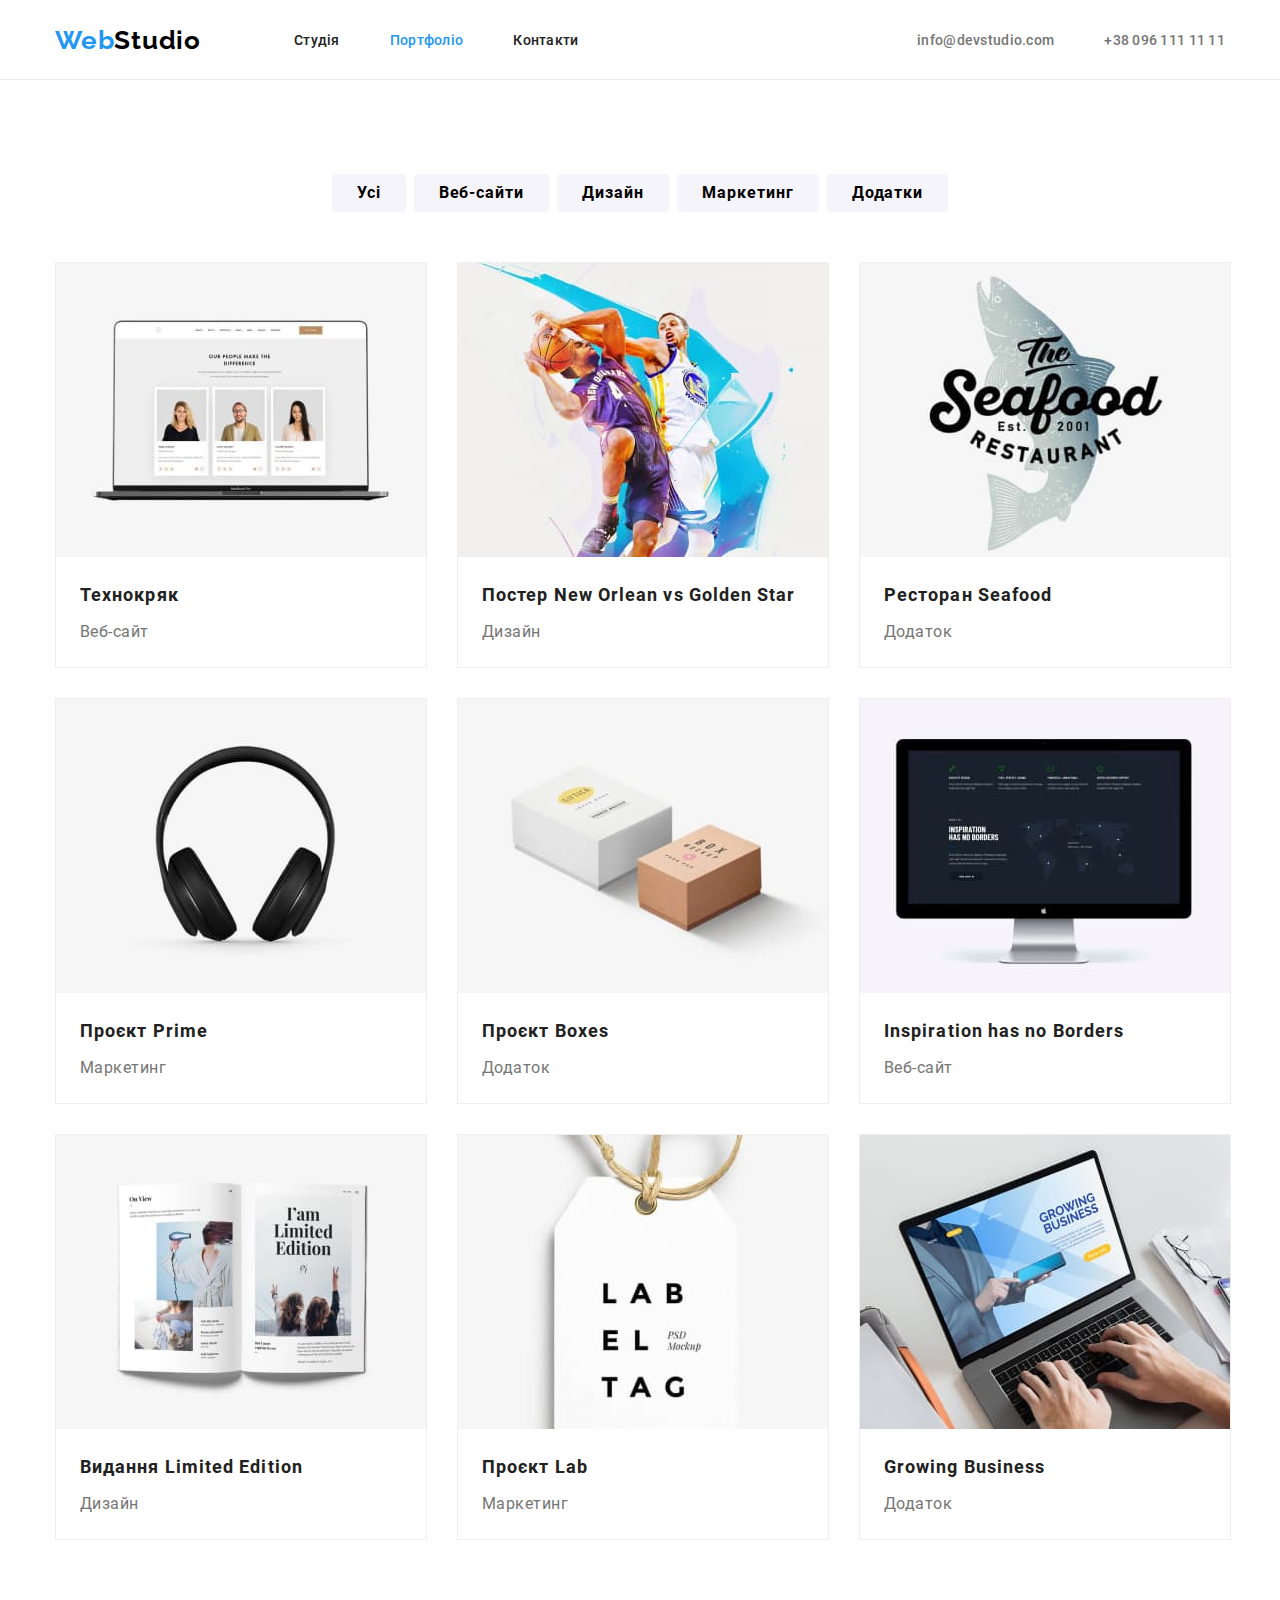
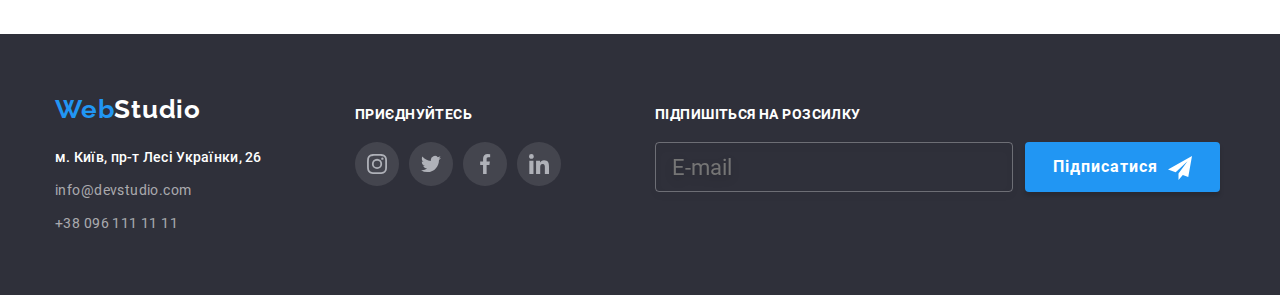
==== portfolio.html @ 805932f1 "Виправлення помилок валідації" ====
<!DOCTYPE html>
<html lang="uk">

<head>
  <meta charset="UTF-8" />
  <meta http-equiv="X-UA-Compatible" content="IE=edge" />
  <meta name="viewport" content="width=device-width, initial-scale=1.0" />
  <title>Інтернет-агенція &laquo;WebStudio&raquo;</title>
  <link rel="icon" href="favicon.ico" />
  <link rel="stylesheet" href="styles/normalize.css" />
  <link rel="stylesheet" href="styles/style.css" />
  <link rel="stylesheet" href="styles/svg.css" />
</head>

<body>

  <!-- ЗАГОЛОВОК -->
  <header class="container header bottom-border">
    <a class="logotype" href="index.html"><span class="highlight-logo">Web</span>Studio</a>

    <nav class="page-navigation">
      <ul class="navigation-list header-list">
        <li class="navigation-item">
          <a class="navigation-link" href="index.html">Студія</a>
        </li>
        <li class="navigation-item">
          <a class="navigation-link this-page" title="Поточна сторінка">Портфоліо</a>
        </li>
        <li class="navigation-item">
          <a class="navigation-link" href="#">Контакти</a>
        </li>
      </ul>
    </nav>

    <ul class="navigation-list header-list">
      <li class="navigation-item">
        <a class="navigation-link navigation-contacts" href="mailto:info@devstudio.com">info@devstudio.com</a>
      </li>
      <li class="navigation-item">
        <a class="navigation-link navigation-contacts" href="tel:+380961111111">+38 096 111 11 11</a>
      </li>
    </ul>


  </header>
  <!-- ГОЛОВНА ЧАСТИНА -->
  <main class="border-top portfolio">
    <h1 class="visually-hidden">Портфоліо</h1>
    <!-- Фільтр товарів -->
    <section class="container product-filter">
      <h2 class="visually-hidden">Фільтр товарів</h2>
      <ul class="navigation-list filter-list">
        <li class="filter-item"><button class="button filter-button">Усі</button></li>
        <li class="filter-item"><button class="button filter-button">Веб-сайти</button></li>
        <li class="filter-item"><button class="button filter-button">Дизайн</button></li>
        <li class="filter-item"><button class="button filter-button">Маркетинг</button></li>
        <li class="filter-item"><button class="button filter-button">Додатки</button></li>
      </ul>
    </section>
    <!-- Список карток -->
    <section class="container product-cards">
      <h2 class="visually-hidden">Усі товари</h2>
      <ul class="navigation-list cards-list">
        <li class="cards-item">
          <a href="#" class="cards-link">
            <figure class="relative-box">
              <img class="image-block" width="370" height="294" src="images/img-1.jpg" alt="Відкритий ноутбук.">
              <figcaption class="hover-box">
                <p class="hover-text">Ресурс пропонує комплексні пропозиції з різним рівнем функціоналу та сервісів.</p>
                <p class="hover-text">Ресурс пропонує комплексні пропозиції з різним рівнем функціоналу та сервісів.</p>
              </figcaption>
            </figure>
            <div class="padding-box">
              <h3 class="cards-sub-title">Технокряк</h3>
              <p class="team-text cards-text">Веб-сайт</p>
            </div>
          </a>
        </li>
        <li class="cards-item">
          <a href="#" class="cards-link">
            <figure class="relative-box">
              <img class="image-block" width="370" height="294" src="images/img-2.jpg" alt="Постер з двома граючими баскетболістами.">
              <figcaption class="hover-box">
                <p class="hover-text">Ресурс пропонує комплексні пропозиції з різним рівнем функціоналу та сервісів.</p>
                <p class="hover-text">Ресурс пропонує комплексні пропозиції з різним рівнем функціоналу та сервісів.</p>
              </figcaption>
            </figure>
            <div class="padding-box">
              <h3 class="cards-sub-title">Постер New Orlean vs Golden Star</h3>
              <p class="team-text cards-text">Дизайн</p>
            </div>
          </a>
        </li>
        <li class="cards-item">
          <a href="#" class="cards-link">
            <figure class="relative-box">
              <img class="image-block" width="370" height="294" src="images/img-3.jpg" alt="Окунь з візерунковим надписом англійською мовою.">
              <figcaption class="hover-box">
                <p class="hover-text">Ресурс пропонує комплексні пропозиції з різним рівнем функціоналу та сервісів.</p>
                <p class="hover-text">Ресурс пропонує комплексні пропозиції з різним рівнем функціоналу та сервісів.</p>
              </figcaption>
            </figure>
            <div class="padding-box">
              <h3 class="cards-sub-title">Ресторан Seafood</h3>
              <p class="team-text cards-text">Додаток</p>
            </div>
          </a>
        </li>
        <li class="cards-item">
          <a href="#" class="cards-link">
            <figure class="relative-box">
              <img class="image-block" width="370" height="294" src="images/img-4.jpg" alt="Чорні великі накладні навушники.">
              <figcaption class="hover-box">
                <p class="hover-text">Ресурс пропонує комплексні пропозиції з різним рівнем функціоналу та сервісів.</p>
                <p class="hover-text">Ресурс пропонує комплексні пропозиції з різним рівнем функціоналу та сервісів.</p>
              </figcaption>
            </figure>
            <div class="padding-box">
              <h3 class="cards-sub-title">Проєкт <span lang="en">Prime</span></h3>
              <p class="team-text cards-text">Маркетинг</p>
            </div>
          </a>
        </li>
        <li class="cards-item">
          <a href="#" class="cards-link">
            <figure class="relative-box">
              <img class="image-block" width="370" height="294" src="images/img-5.jpg" alt="Дві коробки, які лежать поруч. Одна біла, інша світло-корчинева.">
              <figcaption class="hover-box">
                <p class="hover-text">Ресурс пропонує комплексні пропозиції з різним рівнем функціоналу та сервісів.</p>
                <p class="hover-text">Ресурс пропонує комплексні пропозиції з різним рівнем функціоналу та сервісів.</p>
              </figcaption>
            </figure>
            <div class="padding-box">
              <h3 class="cards-sub-title">Проєкт <span lang="en">Boxes</span></h3>
              <p class="team-text cards-text">Додаток</p>
            </div>
          </a>
        </li>
        <li class="cards-item">
          <a href="#" class="cards-link">
            <figure class="relative-box">
              <img class="image-block" width="370" height="294" src="images/img-6.jpg" alt="Широкоформатний монітор.">
              <figcaption class="hover-box">
                <p class="hover-text">Ресурс пропонує комплексні пропозиції з різним рівнем функціоналу та сервісів.</p>
                <p class="hover-text">Ресурс пропонує комплексні пропозиції з різним рівнем функціоналу та сервісів.</p>
              </figcaption>
            </figure>
            <div class="padding-box">
              <h3 class="cards-sub-title"><span lang="en">Inspiration has no Borders</span></h3>
              <p class="team-text cards-text">Веб-сайт</p>
            </div>
          </a>
        </li>
        <li class="cards-item">
          <a href="#" class="cards-link">
            <figure class="relative-box">
              <img class="image-block" width="370" height="294" src="images/img-7.jpg" alt="Розгорнуті ілюстровані сторінки журналу про моду.">
              <figcaption class="hover-box">
                <p class="hover-text">Ресурс пропонує комплексні пропозиції з різним рівнем функціоналу та сервісів.</p>
                <p class="hover-text">Ресурс пропонує комплексні пропозиції з різним рівнем функціоналу та сервісів.</p>
              </figcaption>
            </figure>
            <div class="padding-box">
              <h3 class="cards-sub-title">Видання <span lang="en">Limited Edition</span></h3>
              <p class="team-text cards-text">Дизайн</p>
            </div>
          </a>
        </li>
        <li class="cards-item">
          <a href="#" class="cards-link">
            <figure class="relative-box">
              <img class="image-block" width="370" height="294" src="images/img-8.jpg" alt="Біла бірка з мотузкою та чорним надписом англійською мовою.">
              <figcaption class="hover-box">
                <p class="hover-text">Ресурс пропонує комплексні пропозиції з різним рівнем функціоналу та сервісів.</p>
                <p class="hover-text">Ресурс пропонує комплексні пропозиції з різним рівнем функціоналу та сервісів.</p>
              </figcaption>
            </figure>
            <div class="padding-box">
              <h3 class="cards-sub-title">Проєкт <span lang="en">Lab</span></h3>
              <p class="team-text cards-text">Маркетинг</p>
            </div>
          </a>
        </li>
        <li class="cards-item">
          <a href="#" class="cards-link">
            <figure class="relative-box">
              <img class="image-block" width="370" height="294" src="images/img-9.jpg" alt="Розкритий нетбук за яким хтось працює.">
              <figcaption class="hover-box">
                <p class="hover-text">Ресурс пропонує комплексні пропозиції з різним рівнем функціоналу та сервісів.</p>
                <p class="hover-text">Ресурс пропонує комплексні пропозиції з різним рівнем функціоналу та сервісів.</p>
              </figcaption>
            </figure>
            <div class="padding-box">
              <h3 class="cards-sub-title"><span lang="en">Growing Business</span></h3>
              <p class="team-text cards-text">Додаток</p>
            </div>
          </a>
        </li>
        </li>
      </ul>
    </section>

  </main>

  <!-- ФУТЕР -->
  <div class="dark-wrapper">
    <footer class="container footer">
      <section class="address-area">
        <h3 class="section-sub-title visually-hidden">Звертайтеся</h3>
        <a class="logotype" href="#"><span class="highlight-logo">Web</span>Studio</a>
        <address class="address">
          <ul class="navigation-list">
            <li class="navigation-item">
              <a class="navigation-link" href="https://goo.gl/maps/JBjCmAGv6qrL9rGS9" target="_blank">м. Київ, пр-т Лесі Українки, 26</a>
            </li>
            <li class="navigation-item">
              <a class="footer-contacts" href="mailto:info@devstudio.com">info@devstudio.com</a>
            </li>
            <li class="navigation-item">
              <a class="footer-contacts" href="tel:+380961111111">+38 096 111 11 11</a>
            </li>
          </ul>
        </address>
      </section>
      <section class="social-area">
        <h3 class="section-sub-title">Приєднуйтесь</h3>
        <ul class="navigation-list social-list">
          <li class="navigation-item">
            <a class="navigation-link instagram-ico" href="#"><span class="visually-hidden">Інстаграм</span></a>
          </li>
          <li class="navigation-item">
            <a class="navigation-link twitter-ico" href="#"><span class="visually-hidden">Твіттер</span></a>
          </li>
          <li class="navigation-item">
            <a class="navigation-link facebook-ico" href="#"><span class="visually-hidden">Фейсбук</span></a>
          </li>
          <li class="navigation-item">
            <a class="navigation-link linkedin-ico" href="#"><span class="visually-hidden" lang="en">Linkedin</span></a>
          </li>
        </ul>
      </section>
      <section class="maillist-area">
        <h3 class="section-sub-title">Підпишіться на розсилку</h3>
        <form class="maillist" name="maillist">
          <label for="email" class="visually-hidden">Електронная адреса</label>
          <input class="input" id="email" type="email" name="email" placeholder="E-mail" />
          <button class="button" type="submit">
            Підписатися<span class="telegram-ico"></span>
          </button>
        </form>
      </section>
    </footer>
  </div>

</body>

</html>
---- styles/style.css ----
@font-face {
  font-family: "Roboto";
  font-weight: 400;
  font-style: normal;
  font-display: swap;
  src: url("../fonts/roboto-400.woff2") format("woff2"),
    url("../fonts/roboto-400.woff") format("woff"),
    url("../fonts/roboto-400.ttf") format("truetype");
}

@font-face {
  font-family: "Roboto";
  font-weight: 500;
  font-style: normal;
  font-display: swap;
  src: url("../fonts/roboto-500.woff2") format("woff2"),
    url("../fonts/roboto-500.woff") format("woff"),
    url("../fonts/roboto-500.ttf") format("truetype");
}

@font-face {
  font-family: "Roboto";
  font-weight: 700;
  font-style: normal;
  font-display: swap;
  src: url("../fonts/roboto-700.woff2") format("woff2"),
    url("../fonts/roboto-700.woff") format("woff"),
    url("../fonts/roboto-700.ttf") format("truetype");
}

@font-face {
  font-family: "Roboto";
  font-weight: 900;
  font-style: normal;
  font-display: swap;
  src: url("../fonts/roboto-900.woff2") format("woff2"),
    url("../fonts/roboto-900.woff") format("woff"),
    url("../fonts/roboto-900.ttf") format("truetype");
}

@font-face {
  font-family: "Raleway";
  font-weight: 700;
  font-style: normal;
  font-display: swap;
  src: url("../fonts/raleway-700.woff2") format("woff2"),
    url("../fonts/raleway-700.woff") format("woff"),
    url("../fonts/raleway-700.ttf") format("truetype");
}

.visually-hidden {
  position: absolute;
  overflow: hidden;
  clip: rect(0 0 0 0);
  margin: -1px;
  padding: 0;
  width: 1px;
  height: 1px;
  border: 0;
  white-space: nowrap;
  clip-path: inset(100%);
}

body {
  min-width: 1170px;
  font-family: "Roboto", sans-serif;
  font-style: normal;
  font-weight: 400;
  color: #212121;
  box-sizing: border-box;
}

.button {
  display: inline-block;
  box-sizing: border-box;
  height: 50px;
  border-width: 0;
  border-radius: 4px;
  box-shadow: 0px 4px 4px rgba(0, 0, 0, 0.15);
  background-color: #2196f3;
  color: #ffffff;
  font-weight: 700;
  font-size: 16px;
  line-height: 30px;
  letter-spacing: 0.06em;
}

.button:hover,
.button:focus-visible {
  cursor: pointer;
  background-color: #188ce8;
}

.button:focus-visible,
.filter-button:focus-visible {
  outline: 1px solid rgba(255, 255, 255, 0.6);
  outline-offset: 0.3em;
}

.filter-button:hover,
.filter-button:focus-visible {
  color: #ffffff;
  background-color: #2196f3;
  box-shadow: 0px 3px 1px rgba(0, 0, 0, 0.1), 0px 1px 2px rgba(0, 0, 0, 0.08),
    0px 2px 2px rgba(0, 0, 0, 0.12);
}

.input {
  box-sizing: border-box;
  width: 358px;
  height: 50px;
  padding: 10px 16px;
  background-color: transparent;
  border: 1px solid rgba(255, 255, 255, 0.3);
  filter: drop-shadow(0px 4px 4px rgba(0, 0, 0, 0.15));
  border-radius: 4px;
  font-size: 22px;
}

.input:hover,
.input:focus,
.input:active {
  outline: none;
  border-color: #2196f3;
}

/* Зовнішні wrapper-оболочки для секцій. Створені щоб можно було задавати макетні фони, або прибирати їх на будь якій інформаційній секіції. В секціях з фоном присутні padding-top padding-bottm. */

.dark-wrapper {
  padding: 60px 0;
  color: #ffffff;
  background-color: #2f303a;
}

.dark-wrapper .navigation-link {
  color: #ffffff;
}

.dark-wrapper .input {
  caret-color: rgba(255, 255, 255, 0.6);
  color: rgba(255, 255, 255, 0.6);
}

.light-wrapper {
  padding: 94px 0;
  background-color: #ffffff;
}

.grey-wrapper {
  padding: 94px 0;
  background-color: #f5f4fa;
}

/* Якщо wrapper-оболонки з однаковим кольором фону йдуть одна за одною, обнуляємо один з padding-ів. Інакше padding-и додаються й виходит велика візуальна відстань між секціями з однаковим фоновим кольором */

.grey-wrapper + .grey-wrapper {
  padding-top: 0;
}

.light-wrapper + .light-wrapper {
  padding-top: 0;
}

/* Внутрішній контейнер для семантичної секціі, який задає ширину для інформаційного контенту й центрує його */

.container {
  width: 1170px;
  margin: 0 auto;
}

.navigation-list {
  list-style-type: none;
  margin: 0;
  padding: 0;
}

.navigation-link {
  font-weight: 500;
  font-size: 14px;
  line-height: 16px;
  letter-spacing: 0.02em;
  color: #212121;
  text-decoration: none;
}

.section-title {
  margin: 0;
  padding: 0;
  margin-bottom: 50px;
  font-weight: 700;
  font-size: 36px;
  line-height: 42px;
  letter-spacing: 0.03em;
  text-align: center;
}

.section-sub-title {
  margin: 0;
  padding: 0;
  margin-bottom: 10px;
  font-weight: 700;
  font-size: 14px;
  line-height: 16px;
  letter-spacing: 0.03em;
  text-transform: uppercase;
}

/** .main {} */

/* Стилізація :hover :focus станів */

.navigation-link:hover,
.navigation-link:focus,
.footer-contacts:hover,
.footer-contacts:focus {
  color: #2196f3;
  outline: none;
}

.logotype:focus-visible {
  outline: 1px solid #2196f3;
  outline-offset: 0.3em;
  border-radius: 0.03em;
}

.navigation-link.clients-link:hover,
.navigation-link.clients-link:focus {
  border-color: #2196f3;
}

.navigation-link.clients-link:hover .svg-link,
.navigation-link.clients-link:focus .svg-link {
  cursor: pointer;
  fill: #2196f3;
}

/* ЗАГОЛОВОК */

.logotype {
  display: inline-block;
  font-family: "Raleway", sans-serif;
  font-size: 26px;
  line-height: 31px;
  font-weight: 700;
  color: #000000;
  text-decoration: none;
  letter-spacing: 0.03em;
}

.header .logotype {
  margin: auto 0;
}

.logotype .highlight-logo {
  color: #2196f3;
}

.header {
  position: relative;
  display: flex;
  min-height: 80px;
}

/* Підкреслюю [header] наданням секії [main] border-top. ХЗ наскілки це норм рішення? Хеадер знизу не підкреслюю оскільки він стилізован не на всю ширину [body]а лінію за макетом треба на всю ширину сторінки */

.border-top {
  border-top: 1px solid #ececec;
  margin-top: -1px;
}

.page-navigation {
  display: flex;
  margin-left: 93px;
}

.header-list {
  display: flex;
  flex-wrap: wrap;
  align-items: center;
}

.navigation-list.header-list:last-of-type {
  margin-left: auto;
}

.header-list .navigation-item + .navigation-item {
  margin-left: 50px;
}

.navigation-contacts {
  color: #757575;
}

.this-page {
  cursor: default;
  color: #2196f3;
}

/* ОСНОВНА ЧАСТИНА */

/* Банер для замовлення послуги */
.promo-image {
  background-image: url("../images/promo.jpg");
  background-repeat: no-repeat;
  background-size: cover;
  background-position: center;
}

.order {
  min-height: 480px;
  display: flex;
  flex-direction: column;
  align-items: center;
  justify-content: center;
}

.main-title {
  margin: 0;
  padding: 0;
  margin-bottom: 30px;
  color: #ffffff;
  font-size: 44px;
  line-height: 60px;
  letter-spacing: 0.06em;
  text-transform: uppercase;
  text-align: center;
}

.order .button {
  min-width: 216px;
  padding: 1px 32px;
}

/* Переваги */

/** .advantages {} */

.advantages-list {
  display: grid;
  grid-template-columns: repeat(4, 1fr);
  column-gap: 30px;
}

.advantages-icon {
  display: block;
  width: 100%;
  height: 120px;
  border-radius: 4px;
  margin-bottom: 55px;
  background: #f5f4fa;
  background-repeat: no-repeat;
  background-size: auto;
  background-position: center;
}

.navigation-item:nth-of-type(1) .advantages-icon {
  background-image: url("../images/antenna.svg");
}

.navigation-item:nth-of-type(2) .advantages-icon {
  background-image: url("../images/clock.svg ");
}

.navigation-item:nth-of-type(3) .advantages-icon {
  background-image: url("../images/diagram.svg");
}

.navigation-item:nth-of-type(4) .advantages-icon {
  background-image: url("../images/astronaut.svg");
}

.advantages-text {
  margin: 0;
  padding: 0;
  font-weight: 400;
  font-size: 14px;
  line-height: 24px;
  letter-spacing: 0.03em;
  color: #757575;
}

/* Чим ми займаємося */

/** .occupation {} */

.occupation-list {
  display: grid;
  grid-template-columns: repeat(3, 1fr);
  column-gap: 30px;
}

.relative-box {
  margin: 0;
  padding: 0;
  box-sizing: border-box;
  position: relative;
}

.occupation-sub-title {
  position: absolute;
  /* Встановив box-sizing: border-box; бо коли задав бокові паддінги в заголовку то плашка поїхала за межі нижньої ілюстрації */
  box-sizing: border-box;
  bottom: 0;
  left: 0;
  display: block;
  width: 100%;
  margin: 0;
  padding: 27px 1em;
  color: #ffffff;
  background: rgba(47, 48, 58, 0.8);
  text-align: center;
}

/* Додав цей клас оскільки img штука інлайнова то має знизу якийсь відступ. Після перетворення у блочну модель цей зайвий відступ знизу зникає.   */
/*todo щось ім'я мені не подобається  */

.image-block {
  display: block;
}

/* Наша команда */

/** .team {} */

.team-list {
  display: grid;
  grid-template-columns: repeat(4, 1fr);
  column-gap: 30px;
}

.team-list > .navigation-item {
  display: flex;
  flex-direction: column;
  padding-bottom: 30px;
  background-color: #ffffff;
  box-shadow: 0px 1px 3px rgba(0, 0, 0, 0.12), 0px 1px 1px rgba(0, 0, 0, 0.14),
    0px 2px 1px rgba(0, 0, 0, 0.2);
  border-radius: 0px 0px 4px 4px;
}

.team-image {
  display: block;
  margin-bottom: 30px;
}

.team-sub-title,
.team-text {
  margin: 0;
  font-size: 16px;
  line-height: 19px;
  letter-spacing: 0.03em;
  text-align: center;
}

.team-sub-title {
  font-weight: 500;
  margin-bottom: 10px;
}

.team-inner-box {
  margin: auto 0;
  padding: 0 32px;
}

.team-text {
  font-weight: 400;
  color: #757575;
}

/* Команда - картки - соціальні мережі */

.social-list {
  display: flex;
  justify-content: space-between;
  margin-top: 16px;
}

/* Закостилив паддінги від країв картки, окількі виніс кнопки соцмереж за обгортку team-inner-box, щоб ці кнопки позиціюнувались знизу при різнії кількості інфи в картках */

.team-list .social-list {
  padding: 0 32px;
}

.social-list .navigation-link {
  display: block;
  width: 44px;
  height: 44px;
  border-radius: 50%;
  background-color: transparent;
  background-position: center;
  background-repeat: no-repeat;
  background-size: auto;
}

.footer .social-list .navigation-link {
  background-color: rgba(255, 255, 255, 0.1);
}

.social-list .navigation-link:hover,
.social-list .navigation-link:focus {
  background-color: #2196f3;
}

/* Постійні клієнти */

.clients-list {
  display: grid;
  grid-template-columns: repeat(6, 1fr);
  column-gap: 30px;
}

.clients-list .svg-link {
  width: 106px;
  height: 60px;
  fill: #afb1b8;
}

.clients-link {
  display: flex;
  justify-content: center;
  align-items: center;
  width: 100%;
  height: 92px;
  border: 1px solid #afb1b8;
  border-radius: 4px;
}

/* ПОРТФОЛІО */
.portfolio {
  padding: 94px 0;
}

.product-filter {
  padding-bottom: 50px;
}

.filter-list {
  display: flex;
  justify-content: center;
  column-gap: 8px;
}

.cards-list {
  display: grid;
  grid-template-columns: repeat(3, 1fr);
  grid-template-rows: repeat(3, 1fr);
  gap: 30px;
}

.cards-item {
  display: flex;
  flex-direction: column;
  width: 370px;
  height: 404px;
  border: 1px solid #eeeeee;
}

.cards-link {
  display: flex;
  flex-direction: column;
  justify-content: space-between;
  text-decoration: none;
  flex-grow: 1;
}

.padding-box {
  padding: 0 24px;
  margin: auto 0;
  overflow: hidden;
}

.filter-button {
  height: 38px;
  padding: 0 25px;
  color: initial;
  box-shadow: initial;
  background-color: #f5f4fa;
  line-height: 26px;
}

/*! Костильні правила. */
/* Заплутався в стилізації схожих елементів. Виходить що почав переназначати схожі стилі, криво схрежувати й з найменуваннями вже почалась чехарда! */

.cards-sub-title {
  margin: 0;
  padding: 0;
  margin-bottom: 4px;
  color: #212121;
  font-size: 18px;
  letter-spacing: 0.06em;
  line-height: 200%;
}

.cards-text {
  line-height: 188%;
  text-align: left;
}

.hover-box {
  position: absolute;
  box-sizing: border-box;
  display: flex;
  flex-direction: column;
  justify-content: center;
  padding: 0 24px;
  top: 0;
  left: 0;
  width: 100%;
  height: 100%;
  background-color: #2196f3;
  opacity: 0.9;
  z-index: -1;
}

.hover-text {
  color: #ffffff;
  font-size: 18px;
  line-height: 156%;
  margin: 0;
}

.hover-text + .hover-text {
  margin-top: 0.7em;
}

.cards-link:hover .hover-box,
.cards-link:focus-visible .hover-box {
  z-index: 2;
}

.cards-link:focus-visible {
  outline: none;
}

/* ФУТЕР */

.footer {
  display: grid;
  grid-template-columns: repeat(4, 1fr);
  column-gap: 30px;
}

.footer .logotype {
  color: inherit;
  margin-bottom: 20px;
}

.footer .address .navigation-item + .navigation-item {
  margin-top: 9px;
}

.footer .address {
  font-style: normal;
  font-weight: 400;
  font-size: 14px;
  line-height: 24px;
  letter-spacing: 0.03em;
}

.footer-contacts {
  text-decoration: none;
  color: rgba(255, 255, 255, 0.6);
}

.footer .section-sub-title {
  /* Оці  margin-top: 12px; є костиль! Взагалі потрібно усі сусідні заголовки в футері посадити на базову лінію. А оскількі лівий логотип більше, то трохи все й поїхало. За замовчуванням й з огляду на розмітку все рівняється поверху Іншого варіанту не додумав - втомився, тому поки що так. Якщо розміри заголовків зміняться знову тре буде міняти */
  margin-top: 12px;
  margin-bottom: 20px;
}

.footer .social-list {
  justify-content: flex-start;
  column-gap: 10px;
}

.address-area {
  grid-column: 1 / 2;
}

.social-area {
  grid-column: 2 / 3;
}

.maillist-area {
  grid-column: span 2;
}

.maillist {
  display: flex;
  column-gap: 12px;
}

.maillist .button {
  padding: 1px 28px;
}

.button .telegram-ico {
  display: inline-block;
  width: 24px;
  height: 24px;
  margin-left: 10px;
  vertical-align: middle;
  background-image: url("../images/telegram-ico.svg");
  background-repeat: no-repeat;
  background-position: center;
}
---- styles/svg.css ----
/* Виніс в окремий css векторні зображення в SVG форматі та їх псевдо-стани */
/* Тому що поки не можу якось іншим чином змінювати колір при зміні стану */

.instagram-ico {
background-image: url("data:image/svg+xml,%3Csvg width='20' height='20' fill='none' xmlns='http://www.w3.org/2000/svg'%3E%3Cg clip-path='url(%23a)' fill='%23AFB1B8'%3E%3Cpath d='M19.98 5.88c-.046-1.063-.218-1.793-.464-2.426a4.88 4.88 0 0 0-1.157-1.774 4.922 4.922 0 0 0-1.77-1.153C15.952.281 15.226.11 14.163.063 13.093.012 12.753 0 10.037 0 7.322 0 6.982.012 5.915.059 4.853.105 4.122.277 3.49.523A4.88 4.88 0 0 0 1.715 1.68 4.924 4.924 0 0 0 .563 3.45C.316 4.087.145 4.813.098 5.876c-.051 1.07-.063 1.41-.063 4.126 0 2.715.012 3.055.059 4.122.047 1.063.219 1.793.465 2.426a4.932 4.932 0 0 0 1.156 1.774c.5.508 1.106.902 1.77 1.152.637.247 1.364.419 2.426.465 1.067.047 1.407.059 4.122.059 2.716 0 3.056-.012 4.122-.059 1.063-.046 1.793-.218 2.426-.464a5.116 5.116 0 0 0 2.927-2.927c.246-.637.418-1.364.465-2.426.047-1.067.058-1.407.058-4.122s-.004-3.055-.05-4.122zm-1.8 8.166c-.044.977-.208 1.504-.344 1.856a3.318 3.318 0 0 1-1.9 1.898c-.35.137-.882.301-1.855.344-1.055.047-1.371.059-4.04.059-2.668 0-2.989-.012-4.04-.059-.977-.043-1.504-.207-1.856-.344a3.077 3.077 0 0 1-1.148-.746 3.11 3.11 0 0 1-.747-1.148c-.136-.352-.3-.883-.343-1.856-.047-1.055-.059-1.372-.059-4.04 0-2.669.012-2.99.059-4.04.043-.977.207-1.504.343-1.856A3.04 3.04 0 0 1 3 2.965a3.105 3.105 0 0 1 1.15-.746c.35-.137.882-.3 1.855-.344 1.055-.046 1.372-.058 4.04-.058 2.672 0 2.989.012 4.04.058.977.043 1.504.207 1.856.344.433.16.828.414 1.148.746.332.325.586.715.747 1.15.136.35.3.882.343 1.855.047 1.055.059 1.371.059 4.04 0 2.668-.012 2.98-.059 4.036z'/%3E%3Cpath d='M10.037 4.864A5.139 5.139 0 0 0 4.9 10.002a5.139 5.139 0 0 0 10.276 0 5.139 5.139 0 0 0-5.138-5.138zm0 8.47a3.333 3.333 0 1 1 .001-6.666 3.333 3.333 0 0 1 0 6.667zM16.578 4.661a1.2 1.2 0 1 1-2.4 0 1.2 1.2 0 0 1 2.4 0z'/%3E%3C/g%3E%3Cdefs%3E%3CclipPath id='a'%3E%3Cpath fill='%23fff' d='M0 0h20v20H0z'/%3E%3C/clipPath%3E%3C/defs%3E%3C/svg%3E");
}

.instagram-ico:hover,
.instagram-ico:focus {
background-image: url("data:image/svg+xml,%3Csvg width='20' height='20' fill='none' xmlns='http://www.w3.org/2000/svg'%3E%3Cg clip-path='url(%23a)' fill='%23ffffff'%3E%3Cpath d='M19.98 5.88c-.046-1.063-.218-1.793-.464-2.426a4.88 4.88 0 0 0-1.157-1.774 4.922 4.922 0 0 0-1.77-1.153C15.952.281 15.226.11 14.163.063 13.093.012 12.753 0 10.037 0 7.322 0 6.982.012 5.915.059 4.853.105 4.122.277 3.49.523A4.88 4.88 0 0 0 1.715 1.68 4.924 4.924 0 0 0 .563 3.45C.316 4.087.145 4.813.098 5.876c-.051 1.07-.063 1.41-.063 4.126 0 2.715.012 3.055.059 4.122.047 1.063.219 1.793.465 2.426a4.932 4.932 0 0 0 1.156 1.774c.5.508 1.106.902 1.77 1.152.637.247 1.364.419 2.426.465 1.067.047 1.407.059 4.122.059 2.716 0 3.056-.012 4.122-.059 1.063-.046 1.793-.218 2.426-.464a5.116 5.116 0 0 0 2.927-2.927c.246-.637.418-1.364.465-2.426.047-1.067.058-1.407.058-4.122s-.004-3.055-.05-4.122zm-1.8 8.166c-.044.977-.208 1.504-.344 1.856a3.318 3.318 0 0 1-1.9 1.898c-.35.137-.882.301-1.855.344-1.055.047-1.371.059-4.04.059-2.668 0-2.989-.012-4.04-.059-.977-.043-1.504-.207-1.856-.344a3.077 3.077 0 0 1-1.148-.746 3.11 3.11 0 0 1-.747-1.148c-.136-.352-.3-.883-.343-1.856-.047-1.055-.059-1.372-.059-4.04 0-2.669.012-2.99.059-4.04.043-.977.207-1.504.343-1.856A3.04 3.04 0 0 1 3 2.965a3.105 3.105 0 0 1 1.15-.746c.35-.137.882-.3 1.855-.344 1.055-.046 1.372-.058 4.04-.058 2.672 0 2.989.012 4.04.058.977.043 1.504.207 1.856.344.433.16.828.414 1.148.746.332.325.586.715.747 1.15.136.35.3.882.343 1.855.047 1.055.059 1.371.059 4.04 0 2.668-.012 2.98-.059 4.036z'/%3E%3Cpath d='M10.037 4.864A5.139 5.139 0 0 0 4.9 10.002a5.139 5.139 0 0 0 10.276 0 5.139 5.139 0 0 0-5.138-5.138zm0 8.47a3.333 3.333 0 1 1 .001-6.666 3.333 3.333 0 0 1 0 6.667zM16.578 4.661a1.2 1.2 0 1 1-2.4 0 1.2 1.2 0 0 1 2.4 0z'/%3E%3C/g%3E%3Cdefs%3E%3CclipPath id='a'%3E%3Cpath fill='%23fff' d='M0 0h20v20H0z'/%3E%3C/clipPath%3E%3C/defs%3E%3C/svg%3E");
}

.twitter-ico {
background-image: url("data:image/svg+xml,%3Csvg width='20' height='20' fill='none' xmlns='http://www.w3.org/2000/svg'%3E%3Cg clip-path='url(%23a)'%3E%3Cpath d='M20 3.799a8.549 8.549 0 0 1-2.363.647 4.077 4.077 0 0 0 1.804-2.266 8.192 8.192 0 0 1-2.6.992A4.099 4.099 0 0 0 9.75 5.976c0 .325.027.638.095.935-3.409-.166-6.425-1.8-8.451-4.288A4.128 4.128 0 0 0 .83 4.694c0 1.42.732 2.679 1.821 3.407A4.05 4.05 0 0 1 .8 7.597v.045a4.119 4.119 0 0 0 3.285 4.03 4.09 4.09 0 0 1-1.075.134c-.262 0-.527-.015-.776-.07.531 1.624 2.038 2.818 3.831 2.856a8.238 8.238 0 0 1-5.084 1.75A7.67 7.67 0 0 1 0 16.284a11.543 11.543 0 0 0 6.29 1.84c7.545 0 11.67-6.25 11.67-11.668 0-.18-.006-.356-.015-.53A8.179 8.179 0 0 0 20 3.8z' fill='%23AFB1B8'/%3E%3C/g%3E%3Cdefs%3E%3CclipPath id='a'%3E%3Cpath fill='%23fff' d='M0 0h20v20H0z'/%3E%3C/clipPath%3E%3C/defs%3E%3C/svg%3E");
}

.twitter-ico:hover,
.twitter-ico:focus { background-image: url("data:image/svg+xml,%3Csvg width='20' height='20' fill='none' xmlns='http://www.w3.org/2000/svg'%3E%3Cg clip-path='url(%23a)'%3E%3Cpath d='M20 3.799a8.549 8.549 0 0 1-2.363.647 4.077 4.077 0 0 0 1.804-2.266 8.192 8.192 0 0 1-2.6.992A4.099 4.099 0 0 0 9.75 5.976c0 .325.027.638.095.935-3.409-.166-6.425-1.8-8.451-4.288A4.128 4.128 0 0 0 .83 4.694c0 1.42.732 2.679 1.821 3.407A4.05 4.05 0 0 1 .8 7.597v.045a4.119 4.119 0 0 0 3.285 4.03 4.09 4.09 0 0 1-1.075.134c-.262 0-.527-.015-.776-.07.531 1.624 2.038 2.818 3.831 2.856a8.238 8.238 0 0 1-5.084 1.75A7.67 7.67 0 0 1 0 16.284a11.543 11.543 0 0 0 6.29 1.84c7.545 0 11.67-6.25 11.67-11.668 0-.18-.006-.356-.015-.53A8.179 8.179 0 0 0 20 3.8z' fill='%23ffffff'/%3E%3C/g%3E%3Cdefs%3E%3CclipPath id='a'%3E%3Cpath fill='%23fff' d='M0 0h20v20H0z'/%3E%3C/clipPath%3E%3C/defs%3E%3C/svg%3E");
}

.facebook-ico {
background-image: url("data:image/svg+xml,%3Csvg width='20' height='20' fill='none' xmlns='http://www.w3.org/2000/svg'%3E%3Cg clip-path='url(%23a)'%3E%3Cpath d='M13.33 3.32h1.827V.14a23.576 23.576 0 0 0-2.66-.14C9.864 0 8.06 1.656 8.06 4.7v2.8H5.156v3.555H8.06V20h3.562v-8.944h2.787l.443-3.555h-3.231V5.05c0-1.027.277-1.73 1.709-1.73z' fill='%23AFB1B8'/%3E%3C/g%3E%3Cdefs%3E%3CclipPath id='a'%3E%3Cpath fill='%23fff' d='M0 0h20v20H0z'/%3E%3C/clipPath%3E%3C/defs%3E%3C/svg%3E");
}

.facebook-ico:hover,
.facebook-ico:focus {
background-image: url("data:image/svg+xml,%3Csvg width='20' height='20' fill='none' xmlns='http://www.w3.org/2000/svg'%3E%3Cg clip-path='url(%23a)'%3E%3Cpath d='M13.33 3.32h1.827V.14a23.576 23.576 0 0 0-2.66-.14C9.864 0 8.06 1.656 8.06 4.7v2.8H5.156v3.555H8.06V20h3.562v-8.944h2.787l.443-3.555h-3.231V5.05c0-1.027.277-1.73 1.709-1.73z' fill='%23ffffff'/%3E%3C/g%3E%3Cdefs%3E%3CclipPath id='a'%3E%3Cpath fill='%23fff' d='M0 0h20v20H0z'/%3E%3C/clipPath%3E%3C/defs%3E%3C/svg%3E");
}

.linkedin-ico {
background-image: url("data:image/svg+xml,%3Csvg width='20' height='20' fill='none' xmlns='http://www.w3.org/2000/svg'%3E%3Cg clip-path='url(%23a)' fill='%23AFB1B8'%3E%3Cpath d='M19.995 20H20v-7.336c0-3.588-.772-6.352-4.967-6.352-2.017 0-3.37 1.106-3.923 2.156h-.058V6.647H7.074v13.352h4.142v-6.611c0-1.741.33-3.425 2.486-3.425 2.124 0 2.156 1.987 2.156 3.536V20h4.137zM.33 6.647h4.147V20H.33V6.647zM2.402 0A2.402 2.402 0 0 0 0 2.402c0 1.325 1.076 2.424 2.402 2.424 1.325 0 2.401-1.098 2.401-2.424A2.403 2.403 0 0 0 2.402 0z'/%3E%3C/g%3E%3Cdefs%3E%3CclipPath id='a'%3E%3Cpath fill='%23fff' d='M0 0h20v20H0z'/%3E%3C/clipPath%3E%3C/defs%3E%3C/svg%3E");
}

.linkedin-ico:hover,
.linkedin-ico:focus {
background-image: url("data:image/svg+xml,%3Csvg width='20' height='20' fill='none' xmlns='http://www.w3.org/2000/svg'%3E%3Cg clip-path='url(%23a)' fill='%23ffffff'%3E%3Cpath d='M19.995 20H20v-7.336c0-3.588-.772-6.352-4.967-6.352-2.017 0-3.37 1.106-3.923 2.156h-.058V6.647H7.074v13.352h4.142v-6.611c0-1.741.33-3.425 2.486-3.425 2.124 0 2.156 1.987 2.156 3.536V20h4.137zM.33 6.647h4.147V20H.33V6.647zM2.402 0A2.402 2.402 0 0 0 0 2.402c0 1.325 1.076 2.424 2.402 2.424 1.325 0 2.401-1.098 2.401-2.424A2.403 2.403 0 0 0 2.402 0z'/%3E%3C/g%3E%3Cdefs%3E%3CclipPath id='a'%3E%3Cpath fill='%23fff' d='M0 0h20v20H0z'/%3E%3C/clipPath%3E%3C/defs%3E%3C/svg%3E");
}
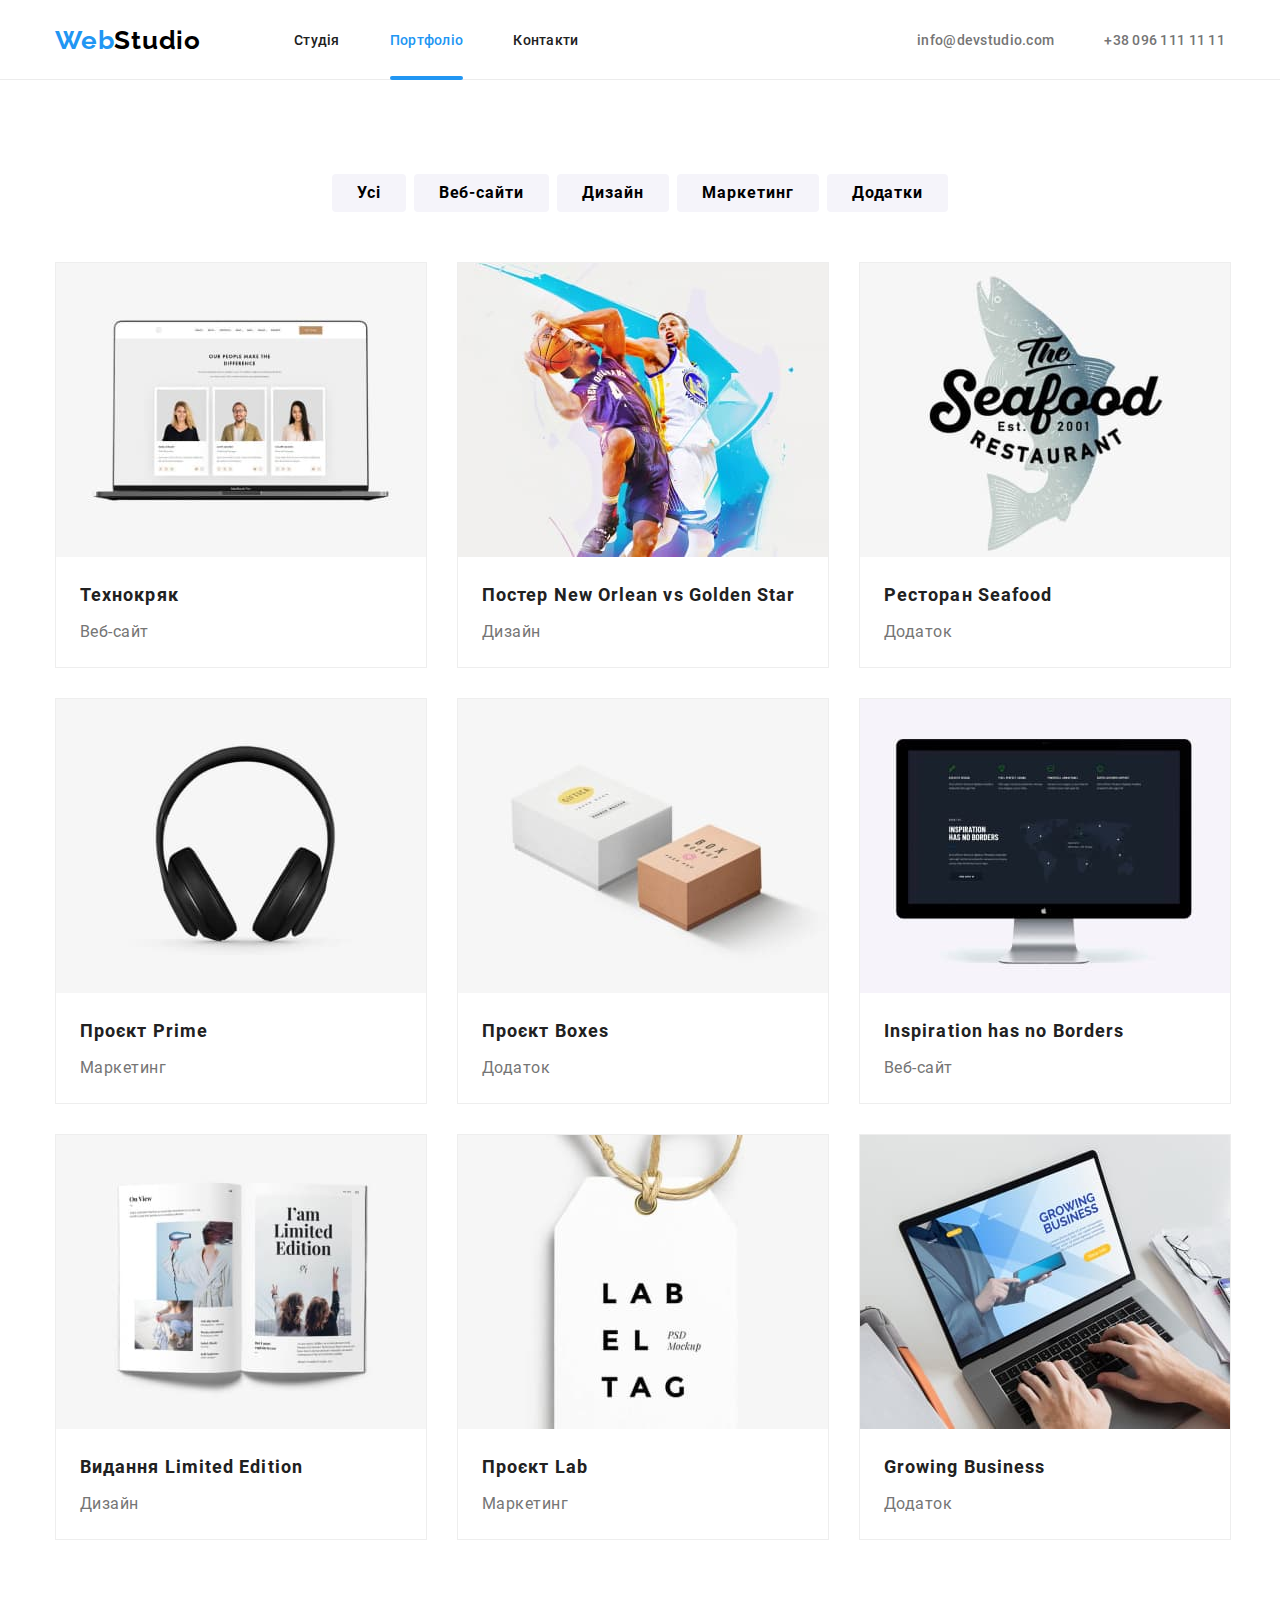
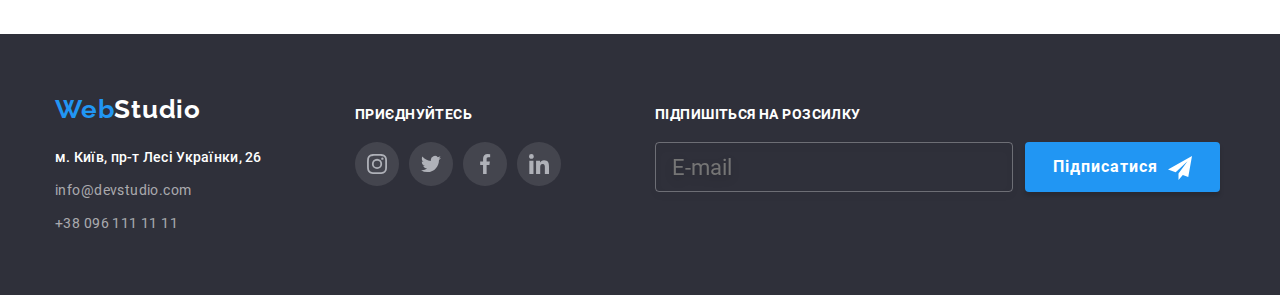
==== commit f395942b: "Змінив посилання" ====
--- a/portfolio.html
+++ b/portfolio.html
@@ -27,7 +27,7 @@
           <a class="navigation-link this-page" title="Поточна сторінка">Портфоліо</a>
         </li>
         <li class="navigation-item">
-          <a class="navigation-link" href="#">Контакти</a>
+          <a class="navigation-link" href="">Контакти</a>
         </li>
       </ul>
     </nav>
@@ -195,7 +195,6 @@
               <p class="team-text cards-text">Додаток</p>
             </div>
           </a>
-        </li>
         </li>
       </ul>
     </section>
--- a/styles/style.css
+++ b/styles/style.css
@@ -209,6 +209,7 @@
 
 /* Стилізація :hover :focus станів */
 
+
 .navigation-link:hover,
 .navigation-link:focus,
 .footer-contacts:hover,
@@ -235,6 +236,31 @@
 }
 
 /* ЗАГОЛОВОК */
+
+/* Лінія знизу в меню хедера */
+
+.page-navigation .navigation-link {
+  position: relative;
+}
+
+.page-navigation .navigation-link::after {
+  content: "";
+  display: block;
+  border-bottom: 4px solid #2196f3;
+  border-radius: 2px;
+  width: 0px;
+  position: absolute;
+  bottom: 0;
+  left: 50%;
+}
+
+.page-navigation .navigation-link.this-page::after,
+.page-navigation .navigation-link:hover::after,
+.page-navigation .navigation-link:focus::after {
+  width: 100%;
+  left: 0;
+  top: 44px;
+}
 
 .logotype {
   display: inline-block;
@@ -704,3 +730,4 @@
   background-repeat: no-repeat;
   background-position: center;
 }
+
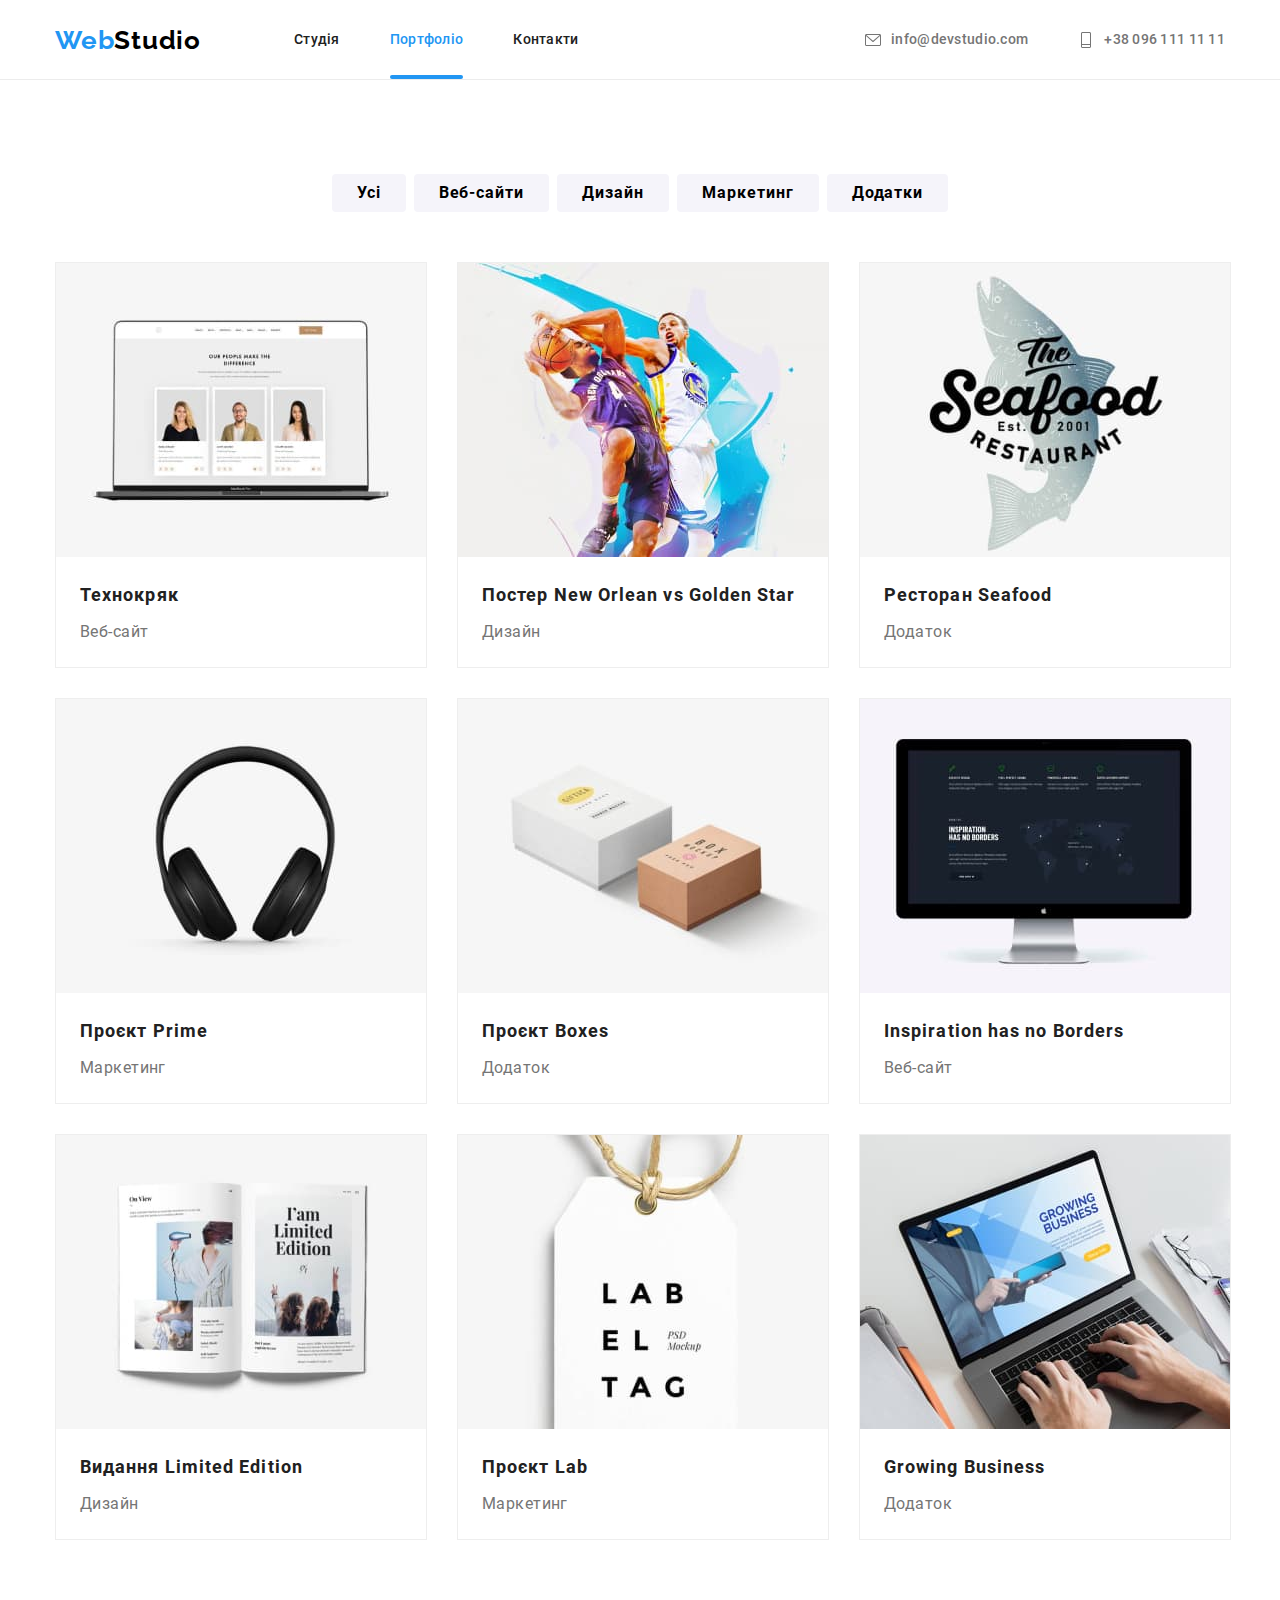
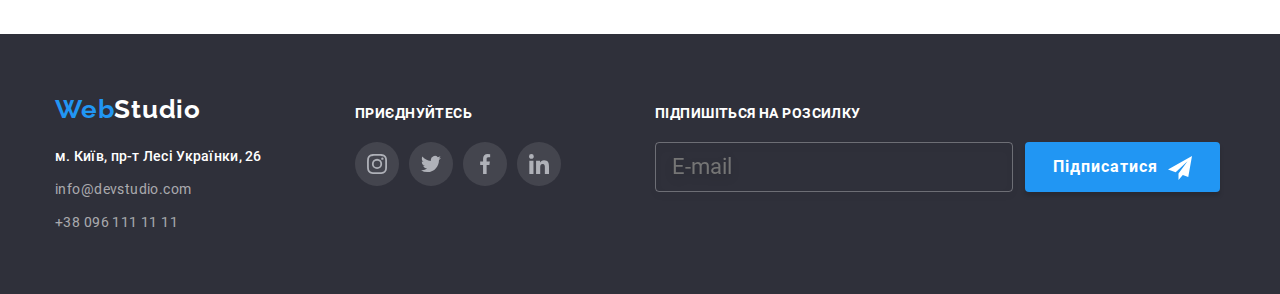
==== commit 817134f4: "Здається закінчив. Відправляю ментору." ====
--- a/portfolio.html
+++ b/portfolio.html
@@ -8,6 +8,7 @@
   <title>Інтернет-агенція &laquo;WebStudio&raquo;</title>
   <link rel="icon" href="favicon.ico" />
   <link rel="stylesheet" href="styles/normalize.css" />
+  <link rel="stylesheet" href="styles/fonts.css" />
   <link rel="stylesheet" href="styles/style.css" />
   <link rel="stylesheet" href="styles/svg.css" />
 </head>
@@ -17,7 +18,6 @@
   <!-- ЗАГОЛОВОК -->
   <header class="container header bottom-border">
     <a class="logotype" href="index.html"><span class="highlight-logo">Web</span>Studio</a>
-
     <nav class="page-navigation">
       <ul class="navigation-list header-list">
         <li class="navigation-item">
@@ -31,16 +31,15 @@
         </li>
       </ul>
     </nav>
-
     <ul class="navigation-list header-list">
       <li class="navigation-item">
-        <a class="navigation-link navigation-contacts" href="mailto:info@devstudio.com">info@devstudio.com</a>
+        <a class="navigation-link navigation-contacts" href="mailto:info@devstudio.com"><span class="letter-ico"></span>info@devstudio.com</a>
       </li>
       <li class="navigation-item">
-        <a class="navigation-link navigation-contacts" href="tel:+380961111111">+38 096 111 11 11</a>
+        <a class="navigation-link navigation-contacts" href="tel:+380961111111"><span class="phone-ico"></span>+38 096 111 11 11</a>
       </li>
     </ul>
-
+    </ul>
 
   </header>
   <!-- ГОЛОВНА ЧАСТИНА -->
@@ -72,7 +71,7 @@
             </figure>
             <div class="padding-box">
               <h3 class="cards-sub-title">Технокряк</h3>
-              <p class="team-text cards-text">Веб-сайт</p>
+              <p class="cards-text">Веб-сайт</p>
             </div>
           </a>
         </li>
@@ -87,7 +86,7 @@
             </figure>
             <div class="padding-box">
               <h3 class="cards-sub-title">Постер New Orlean vs Golden Star</h3>
-              <p class="team-text cards-text">Дизайн</p>
+              <p class="cards-text">Дизайн</p>
             </div>
           </a>
         </li>
@@ -102,7 +101,7 @@
             </figure>
             <div class="padding-box">
               <h3 class="cards-sub-title">Ресторан Seafood</h3>
-              <p class="team-text cards-text">Додаток</p>
+              <p class="cards-text">Додаток</p>
             </div>
           </a>
         </li>
@@ -117,7 +116,7 @@
             </figure>
             <div class="padding-box">
               <h3 class="cards-sub-title">Проєкт <span lang="en">Prime</span></h3>
-              <p class="team-text cards-text">Маркетинг</p>
+              <p class="cards-text">Маркетинг</p>
             </div>
           </a>
         </li>
@@ -132,7 +131,7 @@
             </figure>
             <div class="padding-box">
               <h3 class="cards-sub-title">Проєкт <span lang="en">Boxes</span></h3>
-              <p class="team-text cards-text">Додаток</p>
+              <p class="cards-text">Додаток</p>
             </div>
           </a>
         </li>
@@ -147,7 +146,7 @@
             </figure>
             <div class="padding-box">
               <h3 class="cards-sub-title"><span lang="en">Inspiration has no Borders</span></h3>
-              <p class="team-text cards-text">Веб-сайт</p>
+              <p class="cards-text">Веб-сайт</p>
             </div>
           </a>
         </li>
@@ -162,7 +161,7 @@
             </figure>
             <div class="padding-box">
               <h3 class="cards-sub-title">Видання <span lang="en">Limited Edition</span></h3>
-              <p class="team-text cards-text">Дизайн</p>
+              <p class="cards-text">Дизайн</p>
             </div>
           </a>
         </li>
@@ -177,7 +176,7 @@
             </figure>
             <div class="padding-box">
               <h3 class="cards-sub-title">Проєкт <span lang="en">Lab</span></h3>
-              <p class="team-text cards-text">Маркетинг</p>
+              <p class="cards-text">Маркетинг</p>
             </div>
           </a>
         </li>
@@ -192,7 +191,7 @@
             </figure>
             <div class="padding-box">
               <h3 class="cards-sub-title"><span lang="en">Growing Business</span></h3>
-              <p class="team-text cards-text">Додаток</p>
+              <p class="cards-text">Додаток</p>
             </div>
           </a>
         </li>
--- a/styles/fonts.css
+++ b/styles/fonts.css
@@ -0,0 +1,49 @@
+@font-face {
+  font-family: "Roboto";
+  font-weight: 400;
+  font-style: normal;
+  font-display: swap;
+  src: url("../fonts/roboto-400.woff2") format("woff2"),
+    url("../fonts/roboto-400.woff") format("woff"),
+    url("../fonts/roboto-400.ttf") format("truetype");
+}
+
+@font-face {
+  font-family: "Roboto";
+  font-weight: 500;
+  font-style: normal;
+  font-display: swap;
+  src: url("../fonts/roboto-500.woff2") format("woff2"),
+    url("../fonts/roboto-500.woff") format("woff"),
+    url("../fonts/roboto-500.ttf") format("truetype");
+}
+
+@font-face {
+  font-family: "Roboto";
+  font-weight: 700;
+  font-style: normal;
+  font-display: swap;
+  src: url("../fonts/roboto-700.woff2") format("woff2"),
+    url("../fonts/roboto-700.woff") format("woff"),
+    url("../fonts/roboto-700.ttf") format("truetype");
+}
+
+@font-face {
+  font-family: "Roboto";
+  font-weight: 900;
+  font-style: normal;
+  font-display: swap;
+  src: url("../fonts/roboto-900.woff2") format("woff2"),
+    url("../fonts/roboto-900.woff") format("woff"),
+    url("../fonts/roboto-900.ttf") format("truetype");
+}
+
+@font-face {
+  font-family: "Raleway";
+  font-weight: 700;
+  font-style: normal;
+  font-display: swap;
+  src: url("../fonts/raleway-700.woff2") format("woff2"),
+    url("../fonts/raleway-700.woff") format("woff"),
+    url("../fonts/raleway-700.ttf") format("truetype");
+}
--- a/styles/style.css
+++ b/styles/style.css
@@ -1,51 +1,21 @@
-@font-face {
-  font-family: "Roboto";
-  font-weight: 400;
-  font-style: normal;
-  font-display: swap;
-  src: url("../fonts/roboto-400.woff2") format("woff2"),
-    url("../fonts/roboto-400.woff") format("woff"),
-    url("../fonts/roboto-400.ttf") format("truetype");
-}
-
-@font-face {
-  font-family: "Roboto";
-  font-weight: 500;
-  font-style: normal;
-  font-display: swap;
-  src: url("../fonts/roboto-500.woff2") format("woff2"),
-    url("../fonts/roboto-500.woff") format("woff"),
-    url("../fonts/roboto-500.ttf") format("truetype");
-}
-
-@font-face {
-  font-family: "Roboto";
-  font-weight: 700;
-  font-style: normal;
-  font-display: swap;
-  src: url("../fonts/roboto-700.woff2") format("woff2"),
-    url("../fonts/roboto-700.woff") format("woff"),
-    url("../fonts/roboto-700.ttf") format("truetype");
-}
-
-@font-face {
-  font-family: "Roboto";
-  font-weight: 900;
-  font-style: normal;
-  font-display: swap;
-  src: url("../fonts/roboto-900.woff2") format("woff2"),
-    url("../fonts/roboto-900.woff") format("woff"),
-    url("../fonts/roboto-900.ttf") format("truetype");
-}
-
-@font-face {
-  font-family: "Raleway";
-  font-weight: 700;
-  font-style: normal;
-  font-display: swap;
-  src: url("../fonts/raleway-700.woff2") format("woff2"),
-    url("../fonts/raleway-700.woff") format("woff"),
-    url("../fonts/raleway-700.ttf") format("truetype");
+:root {
+  /* Кольори проекту */
+
+  --body-font-size: 14px;
+  --main-color: #212121;
+  --secondary-color: #757575;
+  --hover-color: #2196f3;
+  --active-color: #188ce8;
+  --logos-color: #afb1b8;
+  --white-color: #ffffff;
+  --rgba-white-color: 255, 255, 255;
+  --light-background: #f5f4fa;
+  --dark-background: #2f303a;
+  /* Ширина контентної частини сайту */
+  --content-width: 1170px;
+  /* Вертикальні паддінги між секціями на сторінці*/
+  --vertical-padding: 94px;
+  /* var(--param); */
 }
 
 .visually-hidden {
@@ -62,11 +32,12 @@
 }
 
 body {
-  min-width: 1170px;
+  min-width: var(--content-width);
   font-family: "Roboto", sans-serif;
-  font-style: normal;
-  font-weight: 400;
-  color: #212121;
+  font-size: 14px;
+  line-height: 1.14;
+  letter-spacing: 0.03em;
+  color: var(--main-color);
   box-sizing: border-box;
 }
 
@@ -77,32 +48,31 @@
   border-width: 0;
   border-radius: 4px;
   box-shadow: 0px 4px 4px rgba(0, 0, 0, 0.15);
-  background-color: #2196f3;
-  color: #ffffff;
+  background-color: var(--hover-color);
+  color: var(--white-color);
   font-weight: 700;
   font-size: 16px;
-  line-height: 30px;
+  line-height: 1.88;
   letter-spacing: 0.06em;
 }
 
 .button:hover,
 .button:focus-visible {
   cursor: pointer;
-  background-color: #188ce8;
+  background-color: var(--active-color);
 }
 
 .button:focus-visible,
 .filter-button:focus-visible {
-  outline: 1px solid rgba(255, 255, 255, 0.6);
+  outline: 1px solid rgba(var(--rgba-white-color), 0.6);
   outline-offset: 0.3em;
 }
 
 .filter-button:hover,
 .filter-button:focus-visible {
-  color: #ffffff;
-  background-color: #2196f3;
-  box-shadow: 0px 3px 1px rgba(0, 0, 0, 0.1), 0px 1px 2px rgba(0, 0, 0, 0.08),
-    0px 2px 2px rgba(0, 0, 0, 0.12);
+  color: var(--white-color);
+  background-color: var(--hover-color);
+  box-shadow: 0px 3px 1px rgba(0, 0, 0, 0.1), 0px 1px 2px rgba(0, 0, 0, 0.08), 0px 2px 2px rgba(0, 0, 0, 0.12);
 }
 
 .input {
@@ -111,7 +81,7 @@
   height: 50px;
   padding: 10px 16px;
   background-color: transparent;
-  border: 1px solid rgba(255, 255, 255, 0.3);
+  border: 1px solid rgba(var(--rgba-white-color), 0.3);
   filter: drop-shadow(0px 4px 4px rgba(0, 0, 0, 0.15));
   border-radius: 4px;
   font-size: 22px;
@@ -121,39 +91,39 @@
 .input:focus,
 .input:active {
   outline: none;
-  border-color: #2196f3;
+  border-color: var(--hover-color);
 }
 
 /* Зовнішні wrapper-оболочки для секцій. Створені щоб можно було задавати макетні фони, або прибирати їх на будь якій інформаційній секіції. В секціях з фоном присутні padding-top padding-bottm. */
 
 .dark-wrapper {
   padding: 60px 0;
-  color: #ffffff;
-  background-color: #2f303a;
+  color: var(--white-color);
+  background-color: var(--dark-background);
 }
 
 .dark-wrapper .navigation-link {
-  color: #ffffff;
+  color: var(--white-color);
 }
 
 .dark-wrapper .input {
-  caret-color: rgba(255, 255, 255, 0.6);
-  color: rgba(255, 255, 255, 0.6);
+  caret-color: rgba(var(--rgba-white-color), 0.6);
+  color: rgba(var(--rgba-white-color), 0.6);
+}
+
+.white-wrapper {
+  padding: var(--vertical-padding) 0;
+  background-color: var(--white-color);
 }
 
 .light-wrapper {
-  padding: 94px 0;
-  background-color: #ffffff;
-}
-
-.grey-wrapper {
-  padding: 94px 0;
-  background-color: #f5f4fa;
+  padding: var(--vertical-padding) 0;
+  background-color: var(--light-background);
 }
 
 /* Якщо wrapper-оболонки з однаковим кольором фону йдуть одна за одною, обнуляємо один з padding-ів. Інакше padding-и додаються й виходит велика візуальна відстань між секціями з однаковим фоновим кольором */
 
-.grey-wrapper + .grey-wrapper {
+.white-wrapper + .white-wrapper {
   padding-top: 0;
 }
 
@@ -161,10 +131,11 @@
   padding-top: 0;
 }
 
+
 /* Внутрішній контейнер для семантичної секціі, який задає ширину для інформаційного контенту й центрує його */
 
 .container {
-  width: 1170px;
+  width: var(--content-width);
   margin: 0 auto;
 }
 
@@ -176,10 +147,8 @@
 
 .navigation-link {
   font-weight: 500;
-  font-size: 14px;
-  line-height: 16px;
   letter-spacing: 0.02em;
-  color: #212121;
+  color: var(--main-color);
   text-decoration: none;
 }
 
@@ -187,10 +156,8 @@
   margin: 0;
   padding: 0;
   margin-bottom: 50px;
-  font-weight: 700;
   font-size: 36px;
-  line-height: 42px;
-  letter-spacing: 0.03em;
+  line-height: 1.17;
   text-align: center;
 }
 
@@ -198,41 +165,35 @@
   margin: 0;
   padding: 0;
   margin-bottom: 10px;
-  font-weight: 700;
-  font-size: 14px;
-  line-height: 16px;
-  letter-spacing: 0.03em;
+  font-size: var(--body-font-size);
   text-transform: uppercase;
 }
 
-/** .main {} */
-
 /* Стилізація :hover :focus станів */
-
 
 .navigation-link:hover,
 .navigation-link:focus,
 .footer-contacts:hover,
 .footer-contacts:focus {
-  color: #2196f3;
+  color: var(--hover-color);
   outline: none;
 }
 
 .logotype:focus-visible {
-  outline: 1px solid #2196f3;
+  outline: 1px solid var(--hover-color);
   outline-offset: 0.3em;
   border-radius: 0.03em;
 }
 
 .navigation-link.clients-link:hover,
 .navigation-link.clients-link:focus {
-  border-color: #2196f3;
+  border-color: var(--hover-color);
 }
 
 .navigation-link.clients-link:hover .svg-link,
 .navigation-link.clients-link:focus .svg-link {
   cursor: pointer;
-  fill: #2196f3;
+  fill: var(--hover-color);
 }
 
 /* ЗАГОЛОВОК */
@@ -246,7 +207,7 @@
 .page-navigation .navigation-link::after {
   content: "";
   display: block;
-  border-bottom: 4px solid #2196f3;
+  border-bottom: 4px solid var(--hover-color);
   border-radius: 2px;
   width: 0px;
   position: absolute;
@@ -314,12 +275,25 @@
 }
 
 .navigation-contacts {
-  color: #757575;
-}
-
-.this-page {
+  color: var(--secondary-color);
+}
+
+.letter-ico,
+.letter-ico-min,
+.phone-ico {
+  display: inline-block;
+  width: 16px;
+  height: 16px;
+  background-size: auto;
+  background-position: center;
+  background-repeat: no-repeat;
+  vertical-align: middle;
+  margin-right: 10px;
+}
+
+.navigation-link.this-page {
   cursor: default;
-  color: #2196f3;
+  color: var(--hover-color);
 }
 
 /* ОСНОВНА ЧАСТИНА */
@@ -344,7 +318,7 @@
   margin: 0;
   padding: 0;
   margin-bottom: 30px;
-  color: #ffffff;
+  color: var(--white-color);
   font-size: 44px;
   line-height: 60px;
   letter-spacing: 0.06em;
@@ -358,8 +332,6 @@
 }
 
 /* Переваги */
-
-/** .advantages {} */
 
 .advantages-list {
   display: grid;
@@ -373,7 +345,7 @@
   height: 120px;
   border-radius: 4px;
   margin-bottom: 55px;
-  background: #f5f4fa;
+  background-color: var(--light-background);
   background-repeat: no-repeat;
   background-size: auto;
   background-position: center;
@@ -398,16 +370,11 @@
 .advantages-text {
   margin: 0;
   padding: 0;
-  font-weight: 400;
-  font-size: 14px;
-  line-height: 24px;
-  letter-spacing: 0.03em;
-  color: #757575;
+  line-height: 1.71;
+  color: var(--secondary-color);
 }
 
 /* Чим ми займаємося */
-
-/** .occupation {} */
 
 .occupation-list {
   display: grid;
@@ -432,7 +399,7 @@
   width: 100%;
   margin: 0;
   padding: 27px 1em;
-  color: #ffffff;
+  color: var(--white-color);
   background: rgba(47, 48, 58, 0.8);
   text-align: center;
 }
@@ -445,8 +412,6 @@
 }
 
 /* Наша команда */
-
-/** .team {} */
 
 .team-list {
   display: grid;
@@ -458,7 +423,7 @@
   display: flex;
   flex-direction: column;
   padding-bottom: 30px;
-  background-color: #ffffff;
+  background-color: var(--white-color);
   box-shadow: 0px 1px 3px rgba(0, 0, 0, 0.12), 0px 1px 1px rgba(0, 0, 0, 0.14),
     0px 2px 1px rgba(0, 0, 0, 0.2);
   border-radius: 0px 0px 4px 4px;
@@ -473,8 +438,7 @@
 .team-text {
   margin: 0;
   font-size: 16px;
-  line-height: 19px;
-  letter-spacing: 0.03em;
+  line-height: 1.17;
   text-align: center;
 }
 
@@ -483,14 +447,13 @@
   margin-bottom: 10px;
 }
 
+.team-text {
+  color: var(--secondary-color);
+}
+
 .team-inner-box {
   margin: auto 0;
   padding: 0 32px;
-}
-
-.team-text {
-  font-weight: 400;
-  color: #757575;
 }
 
 /* Команда - картки - соціальні мережі */
@@ -519,12 +482,12 @@
 }
 
 .footer .social-list .navigation-link {
-  background-color: rgba(255, 255, 255, 0.1);
+  background-color: rgba(var(--rgba-white-color), 0.1);
 }
 
 .social-list .navigation-link:hover,
 .social-list .navigation-link:focus {
-  background-color: #2196f3;
+  background-color: var(--hover-color);
 }
 
 /* Постійні клієнти */
@@ -538,7 +501,7 @@
 .clients-list .svg-link {
   width: 106px;
   height: 60px;
-  fill: #afb1b8;
+  fill: var(--logos-color);
 }
 
 .clients-link {
@@ -547,13 +510,13 @@
   align-items: center;
   width: 100%;
   height: 92px;
-  border: 1px solid #afb1b8;
+  border: 1px solid var(--logos-color);
   border-radius: 4px;
 }
 
 /* ПОРТФОЛІО */
 .portfolio {
-  padding: 94px 0;
+  padding: var(--vertical-padding) 0;
 }
 
 .product-filter {
@@ -600,7 +563,7 @@
   padding: 0 25px;
   color: initial;
   box-shadow: initial;
-  background-color: #f5f4fa;
+  background-color: var(--light-background);
   line-height: 26px;
 }
 
@@ -611,15 +574,18 @@
   margin: 0;
   padding: 0;
   margin-bottom: 4px;
-  color: #212121;
+  color: var(--main-color);
   font-size: 18px;
   letter-spacing: 0.06em;
   line-height: 200%;
 }
 
 .cards-text {
-  line-height: 188%;
+  margin: 0;
+  font-size: 16px;
+  line-height: 1.88;
   text-align: left;
+  color: var(--secondary-color);
 }
 
 .hover-box {
@@ -633,13 +599,13 @@
   left: 0;
   width: 100%;
   height: 100%;
-  background-color: #2196f3;
+  background-color: var(--hover-color);
   opacity: 0.9;
   z-index: -1;
 }
 
 .hover-text {
-  color: #ffffff;
+  color: var(--white-color);
   font-size: 18px;
   line-height: 156%;
   margin: 0;
@@ -676,16 +642,18 @@
 }
 
 .footer .address {
-  font-style: normal;
-  font-weight: 400;
-  font-size: 14px;
-  line-height: 24px;
-  letter-spacing: 0.03em;
+  line-height: 1.7;
+  font-style: initial;
+}
+
+.footer-address {
+  color: var(--white-color);
+  text-decoration: initial;
 }
 
 .footer-contacts {
-  text-decoration: none;
-  color: rgba(255, 255, 255, 0.6);
+  color: rgba(var(--rgba-white-color), 0.6);
+  text-decoration: initial;
 }
 
 .footer .section-sub-title {
--- a/styles/svg.css
+++ b/styles/svg.css
@@ -1,5 +1,24 @@
 /* Виніс в окремий css векторні зображення в SVG форматі та їх псевдо-стани */
 /* Тому що поки не можу якось іншим чином змінювати колір при зміні стану */
+
+
+.letter-ico {
+background-image: url("data:image/svg+xml,%3Csvg width='16' height='12' xmlns='http://www.w3.org/2000/svg'%3E%3Cpath fill='%23757575' d='M14.5 0h-13C.673 0 0 .673 0 1.5v9c0 .827.673 1.5 1.5 1.5h13c.827 0 1.5-.673 1.5-1.5v-9c0-.827-.673-1.5-1.5-1.5zm0 1c.068 0 .133.014.192.039L8 6.839l-6.692-5.8A.498.498 0 0 1 1.5 1h13zm0 10h-13a.5.5 0 0 1-.5-.5V2.095l6.672 5.783a.5.5 0 0 0 .656 0L15 2.095V10.5a.5.5 0 0 1-.5.5z'/%3E%3C/svg%3E%0A");
+}
+
+.phone-ico {
+background-image: url("data:image/svg+xml,%3Csvg width='10' height='16' xmlns='http://www.w3.org/2000/svg'%3E%3Cpath fill='%23757575' d='M8.5 0h-7C.673 0 0 .673 0 1.5v13c0 .827.673 1.5 1.5 1.5h7c.827 0 1.5-.673 1.5-1.5v-13C10 .673 9.327 0 8.5 0zm-7 1h7a.5.5 0 0 1 .5.5V12H1V1.5a.5.5 0 0 1 .5-.5zm7 14h-7a.5.5 0 0 1-.5-.5V13h8v1.5a.5.5 0 0 1-.5.5z'/%3E%3C/svg%3E");
+}
+
+.navigation-contacts:hover .letter-ico ,
+.navigation-contacts:focus .letter-ico {
+background-image: url("data:image/svg+xml,%3Csvg width='16' height='12' xmlns='http://www.w3.org/2000/svg'%3E%3Cpath fill='%232196f3' d='M14.5 0h-13C.673 0 0 .673 0 1.5v9c0 .827.673 1.5 1.5 1.5h13c.827 0 1.5-.673 1.5-1.5v-9c0-.827-.673-1.5-1.5-1.5zm0 1c.068 0 .133.014.192.039L8 6.839l-6.692-5.8A.498.498 0 0 1 1.5 1h13zm0 10h-13a.5.5 0 0 1-.5-.5V2.095l6.672 5.783a.5.5 0 0 0 .656 0L15 2.095V10.5a.5.5 0 0 1-.5.5z'/%3E%3C/svg%3E%0A");
+}
+
+.navigation-contacts:hover .phone-ico,
+.navigation-contacts:focus .phone-ico {
+background-image: url("data:image/svg+xml,%3Csvg width='10' height='16' xmlns='http://www.w3.org/2000/svg'%3E%3Cpath fill='%232196f3' d='M8.5 0h-7C.673 0 0 .673 0 1.5v13c0 .827.673 1.5 1.5 1.5h7c.827 0 1.5-.673 1.5-1.5v-13C10 .673 9.327 0 8.5 0zm-7 1h7a.5.5 0 0 1 .5.5V12H1V1.5a.5.5 0 0 1 .5-.5zm7 14h-7a.5.5 0 0 1-.5-.5V13h8v1.5a.5.5 0 0 1-.5.5z'/%3E%3C/svg%3E");
+}
 
 .instagram-ico {
 background-image: url("data:image/svg+xml,%3Csvg width='20' height='20' fill='none' xmlns='http://www.w3.org/2000/svg'%3E%3Cg clip-path='url(%23a)' fill='%23AFB1B8'%3E%3Cpath d='M19.98 5.88c-.046-1.063-.218-1.793-.464-2.426a4.88 4.88 0 0 0-1.157-1.774 4.922 4.922 0 0 0-1.77-1.153C15.952.281 15.226.11 14.163.063 13.093.012 12.753 0 10.037 0 7.322 0 6.982.012 5.915.059 4.853.105 4.122.277 3.49.523A4.88 4.88 0 0 0 1.715 1.68 4.924 4.924 0 0 0 .563 3.45C.316 4.087.145 4.813.098 5.876c-.051 1.07-.063 1.41-.063 4.126 0 2.715.012 3.055.059 4.122.047 1.063.219 1.793.465 2.426a4.932 4.932 0 0 0 1.156 1.774c.5.508 1.106.902 1.77 1.152.637.247 1.364.419 2.426.465 1.067.047 1.407.059 4.122.059 2.716 0 3.056-.012 4.122-.059 1.063-.046 1.793-.218 2.426-.464a5.116 5.116 0 0 0 2.927-2.927c.246-.637.418-1.364.465-2.426.047-1.067.058-1.407.058-4.122s-.004-3.055-.05-4.122zm-1.8 8.166c-.044.977-.208 1.504-.344 1.856a3.318 3.318 0 0 1-1.9 1.898c-.35.137-.882.301-1.855.344-1.055.047-1.371.059-4.04.059-2.668 0-2.989-.012-4.04-.059-.977-.043-1.504-.207-1.856-.344a3.077 3.077 0 0 1-1.148-.746 3.11 3.11 0 0 1-.747-1.148c-.136-.352-.3-.883-.343-1.856-.047-1.055-.059-1.372-.059-4.04 0-2.669.012-2.99.059-4.04.043-.977.207-1.504.343-1.856A3.04 3.04 0 0 1 3 2.965a3.105 3.105 0 0 1 1.15-.746c.35-.137.882-.3 1.855-.344 1.055-.046 1.372-.058 4.04-.058 2.672 0 2.989.012 4.04.058.977.043 1.504.207 1.856.344.433.16.828.414 1.148.746.332.325.586.715.747 1.15.136.35.3.882.343 1.855.047 1.055.059 1.371.059 4.04 0 2.668-.012 2.98-.059 4.036z'/%3E%3Cpath d='M10.037 4.864A5.139 5.139 0 0 0 4.9 10.002a5.139 5.139 0 0 0 10.276 0 5.139 5.139 0 0 0-5.138-5.138zm0 8.47a3.333 3.333 0 1 1 .001-6.666 3.333 3.333 0 0 1 0 6.667zM16.578 4.661a1.2 1.2 0 1 1-2.4 0 1.2 1.2 0 0 1 2.4 0z'/%3E%3C/g%3E%3Cdefs%3E%3CclipPath id='a'%3E%3Cpath fill='%23fff' d='M0 0h20v20H0z'/%3E%3C/clipPath%3E%3C/defs%3E%3C/svg%3E");
